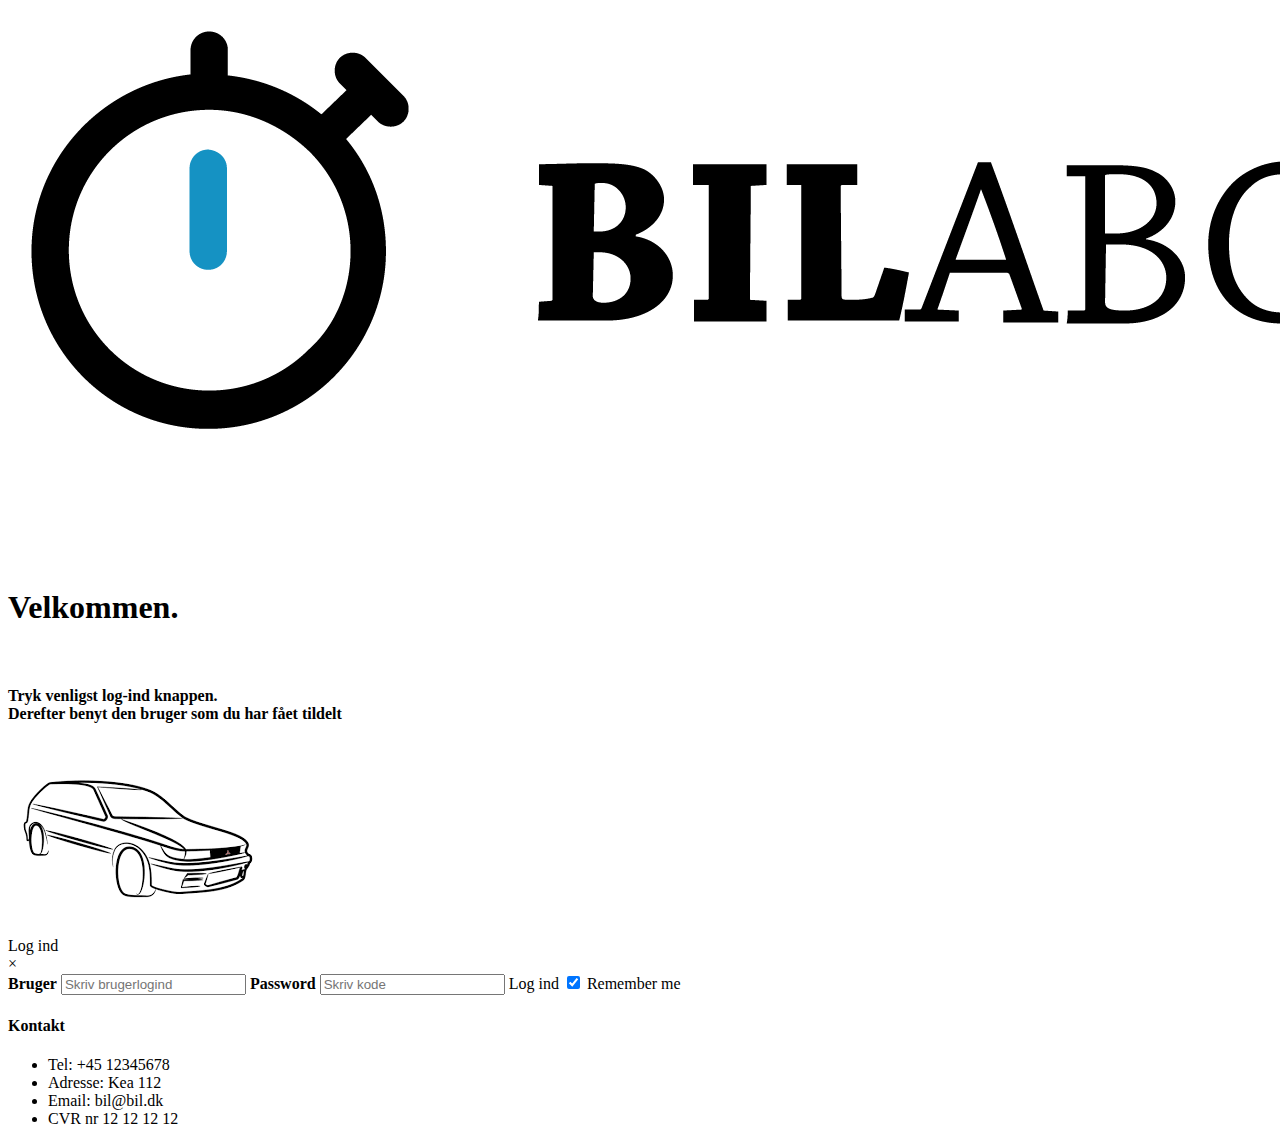
==== src/main/resources/templates/index.html @ 6638f901 "første upload" ====
<!DOCTYPE html>
<html lang="en">
<head>
    <meta charset="UTF-8">
    <meta name="viewport" content="with=device-width, initialscale=1.0">
    <title>Homepage</title>
    <link rel="stylesheet" th:href="@{/style.css}" href="../static/style.css">
</head>

<section class="header">
    <!-- vedværende Header -->
    <nav>
            <a href="index.html"><img src="Billeder/BILABONNEMENT_LOGO.png"></a>
        <!-- Denne her er til når der skal extra ting i nav menu.
        <div class="nav-link">
        <li><a href="">EtEllerAndet</a></li>
        -->
    </nav>
    <!-- vedværende Header -->

    <div class="midtCol">
        <p><h1>Velkommen.</h1>
        <br>
        <h4>Tryk venligst log-ind knappen.
            <br>Derefter benyt den bruger som du har fået tildelt</h4></p>
        <img src=""><img src="Billeder/bil1.png" height="189" width="267"/>

        <div class="col-1">
            <button1 onclick="document.getElementById('id01').style.display='block'" style="width:auto;">Log ind</button1>
        </div>
    </div>

    <div id="id01" class="modal">

        <form class="modal-content animate" action="/action_page.php" method="post">
            <div class="closecontainer">
                <span onclick="document.getElementById('id01').style.display='none'" class="close" title="Close Modal">&times;</span>
            </div>

            <div class="container">
                <label for="uname"><b>Bruger</b></label>
                <input type="text" placeholder="Skriv brugerlogind" name="uname" required>

                <label for="psw"><b>Password</b></label>
                <input type="password" placeholder="Skriv kode" name="psw" required>

                <button2 type="submit">Log ind</button2>
                <label>
                    <input type="checkbox" checked="checked" name="remember"> Remember me
                </label>
            </div>

            <!-- <div class="container" style="background-color:#f1f1f1">
                <button type="button" onclick="document.getElementById('id01').style.display='none'" class="cancelbtn">Cancel</button>
                <span class="psw">Glemt <a href="#">password?</a></span>
            </div> -->
        </form>
    </div>

</section>


<body>



<script>
    // Get the modal
    var modal = document.getElementById('id01');

    // When the user clicks anywhere outside of the modal, close it
    window.onclick = function(event) {
        if (event.target == modal) {
            modal.style.display = "none";
        }
    }
</script>
</body>

<!-- vedværende Footer -->
<footer class="footer">
    <h4>Kontakt</h4>
    <ul>
        <li>Tel: +45 12345678</li>
        <li>Adresse: Kea 112 </li>
        <li>Email: bil@bil.dk</li>
        <li>CVR nr 12 12 12 12</li>
    </ul>
</footer>
<!-- vedværende Footer -->

</html>
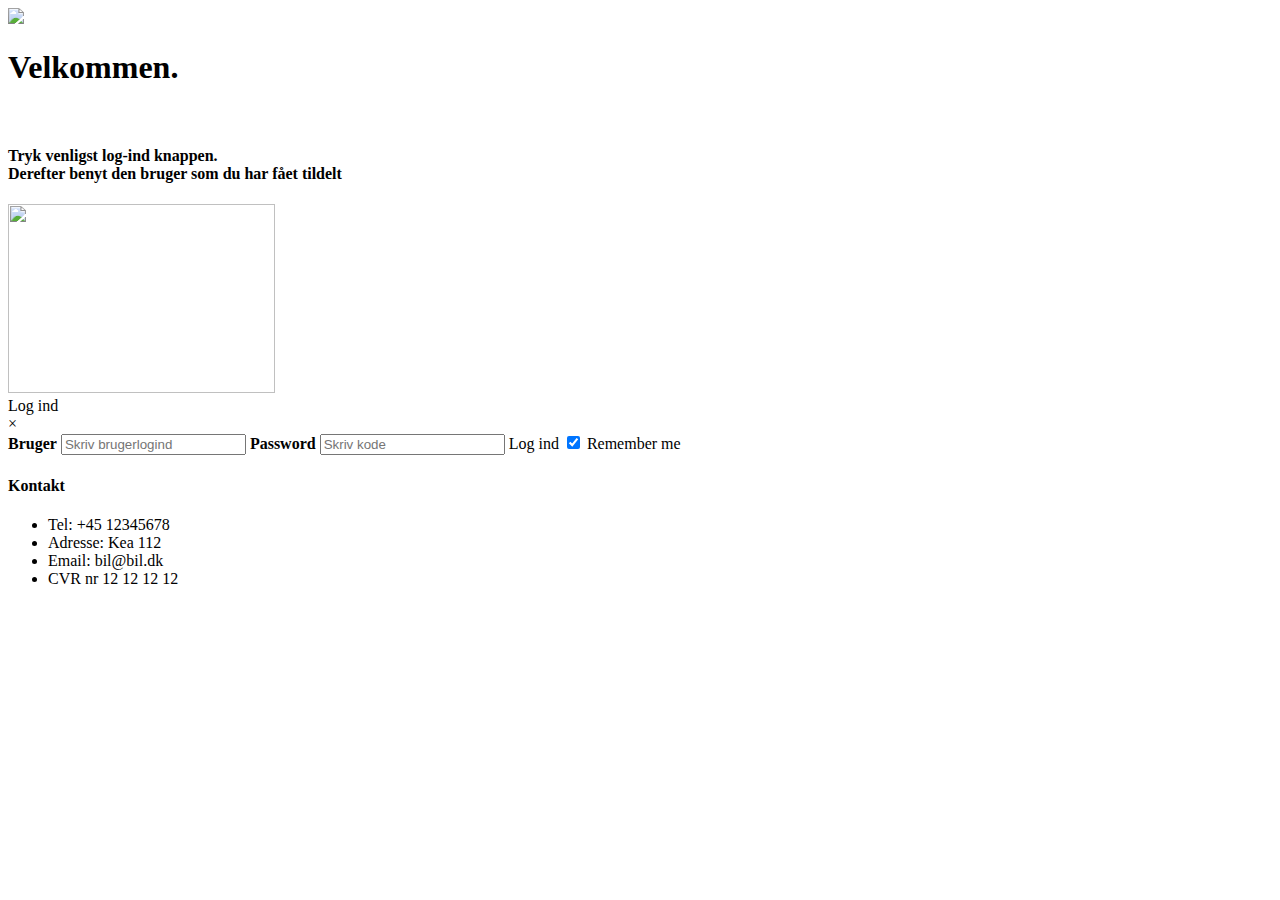
==== commit 82522be8: "rodet lidt med billederne, de virker på localhost nu men underligt nok ikke på intelliJ browseren." ====
--- a/src/main/resources/templates/index.html
+++ b/src/main/resources/templates/index.html
@@ -8,61 +8,53 @@
 </head>
 
 <section class="header">
+
     <!-- vedværende Header -->
     <nav>
-            <a href="index.html"><img src="Billeder/BILABONNEMENT_LOGO.png"></a>
-        <!-- Denne her er til når der skal extra ting i nav menu.
-        <div class="nav-link">
-        <li><a href="">EtEllerAndet</a></li>
-        -->
+            <a href="index.html"><img src="/Billeder/BILABONNEMENT_LOGO.png"></a>
     </nav>
     <!-- vedværende Header -->
 
-    <div class="midtCol">
-        <p><h1>Velkommen.</h1>
-        <br>
-        <h4>Tryk venligst log-ind knappen.
-            <br>Derefter benyt den bruger som du har fået tildelt</h4></p>
-        <img src=""><img src="Billeder/bil1.png" height="189" width="267"/>
-
-        <div class="col-1">
-            <button1 onclick="document.getElementById('id01').style.display='block'" style="width:auto;">Log ind</button1>
-        </div>
-    </div>
-
-    <div id="id01" class="modal">
-
-        <form class="modal-content animate" action="/action_page.php" method="post">
-            <div class="closecontainer">
-                <span onclick="document.getElementById('id01').style.display='none'" class="close" title="Close Modal">&times;</span>
-            </div>
-
-            <div class="container">
-                <label for="uname"><b>Bruger</b></label>
-                <input type="text" placeholder="Skriv brugerlogind" name="uname" required>
-
-                <label for="psw"><b>Password</b></label>
-                <input type="password" placeholder="Skriv kode" name="psw" required>
-
-                <button2 type="submit">Log ind</button2>
-                <label>
-                    <input type="checkbox" checked="checked" name="remember"> Remember me
-                </label>
-            </div>
-
-            <!-- <div class="container" style="background-color:#f1f1f1">
-                <button type="button" onclick="document.getElementById('id01').style.display='none'" class="cancelbtn">Cancel</button>
-                <span class="psw">Glemt <a href="#">password?</a></span>
-            </div> -->
-        </form>
-    </div>
-
-</section>
-
-
 <body>
 
+<div class="midtCol">
+    <p><h1>Velkommen.</h1>
+    <br>
+    <h4>Tryk venligst log-ind knappen.
+        <br>Derefter benyt den bruger som du har fået tildelt</h4></p>
+    <img src="/Billeder/bil1.png" height="189" width="267">
 
+    <div class="col-1">
+        <button1 onclick="document.getElementById('id01').style.display='block'" style="width:auto;">Log ind</button1>
+    </div>
+</div>
+
+<div id="id01" class="modal">
+
+    <form class="modal-content animate" action="/action_page.php" method="post">
+        <div class="closecontainer">
+            <span onclick="document.getElementById('id01').style.display='none'" class="close" title="Close Modal">&times;</span>
+        </div>
+
+        <div class="container">
+            <label for="uname"><b>Bruger</b></label>
+            <input type="text" placeholder="Skriv brugerlogind" name="uname" required>
+
+            <label for="psw"><b>Password</b></label>
+            <input type="password" placeholder="Skriv kode" name="psw" required>
+
+            <button2 type="submit">Log ind</button2>
+            <label>
+                <input type="checkbox" checked="checked" name="remember"> Remember me
+            </label>
+        </div>
+
+        <!-- <div class="container" style="background-color:#f1f1f1">
+            <button type="button" onclick="document.getElementById('id01').style.display='none'" class="cancelbtn">Cancel</button>
+            <span class="psw">Glemt <a href="#">password?</a></span>
+        </div> -->
+    </form>
+</div>
 
 <script>
     // Get the modal
@@ -75,6 +67,7 @@
         }
     }
 </script>
+
 </body>
 
 <!-- vedværende Footer -->
